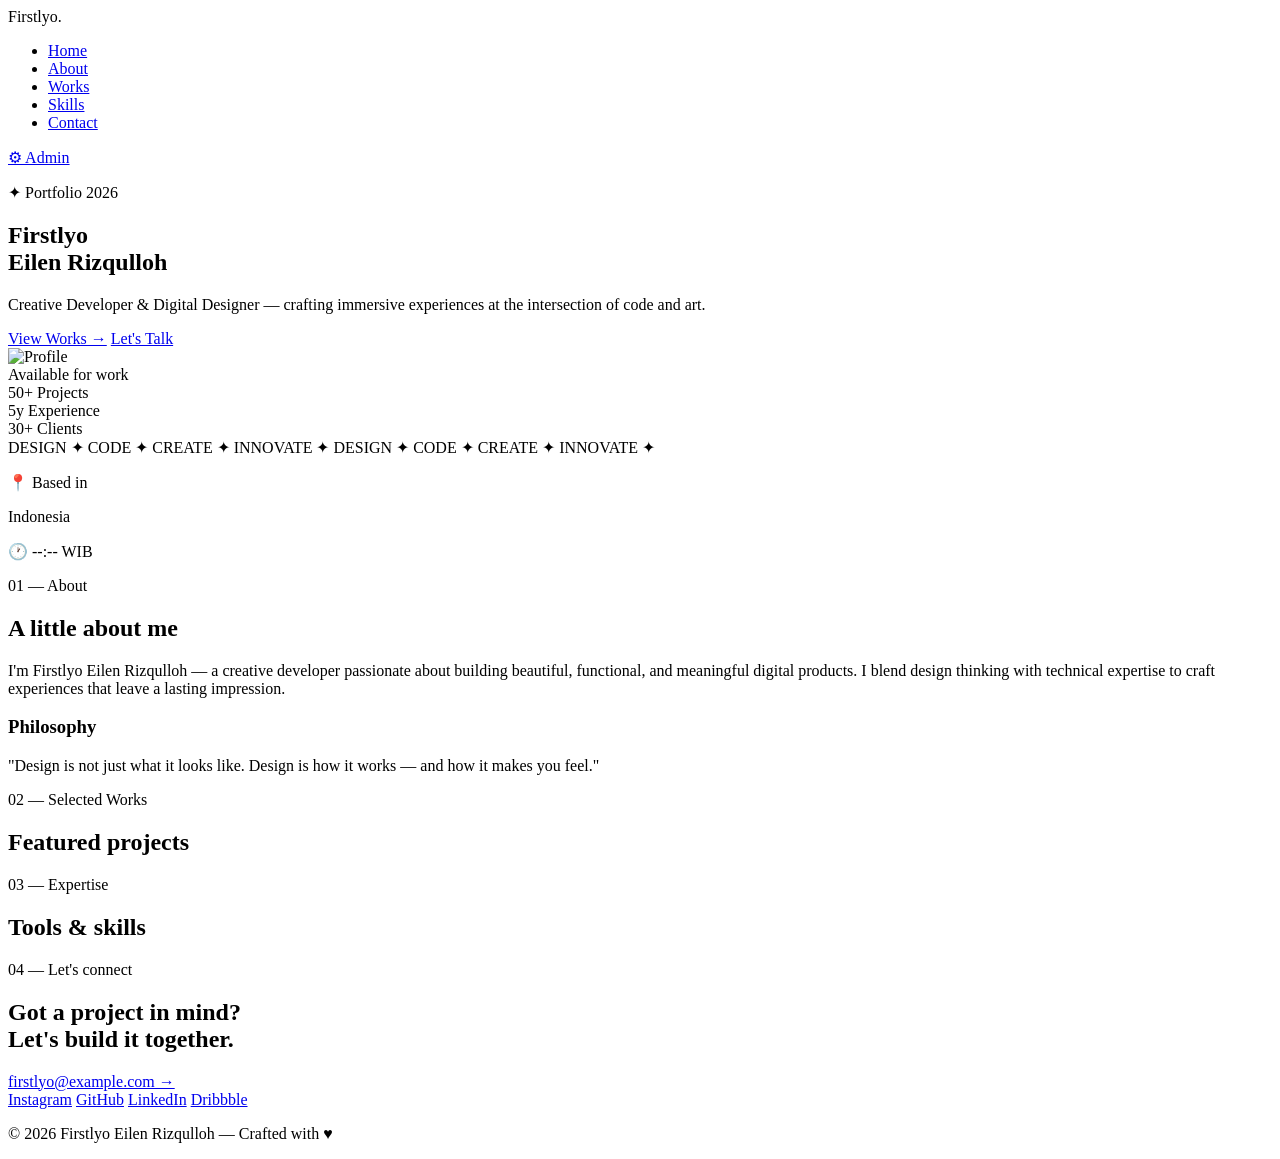
==== index.html @ 48739bbe "Create index.html" ====
<!DOCTYPE html>
<html lang="id">
<head>
<meta charset="UTF-8" />
<meta name="viewport" content="width=device-width, initial-scale=1.0"/>
<title>Firstlyo Eilen Rizqulloh — Portfolio 2026</title>
<link rel="stylesheet" href="style.css" />
<link href="https://fonts.googleapis.com/css2?family=Space+Grotesk:wght@300;400;500;600;700&family=Instrument+Serif:ital@0;1&display=swap" rel="stylesheet">
</head>
<body>

<!-- Aurora Background -->
<div class="aurora"></div>
<div class="noise"></div>

<!-- Custom Cursor -->
<div class="cursor"></div>
<div class="cursor-follow"></div>

<!-- Navbar -->
<nav class="navbar">
  <div class="logo">
    <span class="logo-dot"></span>
    <span>Firstlyo.</span>
  </div>
  <ul class="nav-links">
    <li><a href="#home">Home</a></li>
    <li><a href="#about">About</a></li>
    <li><a href="#works">Works</a></li>
    <li><a href="#skills">Skills</a></li>
    <li><a href="#contact">Contact</a></li>
  </ul>
  <a href="admin.html" class="btn-admin">⚙ Admin</a>
</nav>

<!-- HERO BENTO -->
<section id="home" class="hero">
  <div class="hero-grid">
    <div class="bento bento-main">
      <p class="tag">✦ Portfolio 2026</p>
      <h1 class="hero-title">
        Firstlyo <br/>
        <span class="italic">Eilen</span> Rizqulloh
      </h1>
      <p class="hero-sub">Creative Developer & Digital Designer — crafting immersive experiences at the intersection of code and art.</p>
      <div class="hero-cta">
        <a href="#works" class="btn btn-primary">View Works →</a>
        <a href="#contact" class="btn btn-ghost">Let's Talk</a>
      </div>
    </div>

    <div class="bento bento-photo">
      <div class="photo-frame" id="profilePhoto">
        <img src="home.png" alt="Profile" id="profileImg"/>
      </div>
      <div class="photo-info">
        <span class="status-dot"></span> Available for work
      </div>
    </div>

    <div class="bento bento-stats">
      <div class="stat">
        <span class="stat-num">50+</span>
        <span class="stat-label">Projects</span>
      </div>
      <div class="stat">
        <span class="stat-num">5y</span>
        <span class="stat-label">Experience</span>
      </div>
      <div class="stat">
        <span class="stat-num">30+</span>
        <span class="stat-label">Clients</span>
      </div>
    </div>

    <div class="bento bento-marquee">
      <div class="marquee">
        <span>DESIGN ✦ CODE ✦ CREATE ✦ INNOVATE ✦ DESIGN ✦ CODE ✦ CREATE ✦ INNOVATE ✦</span>
      </div>
    </div>

    <div class="bento bento-location">
      <p class="mini-label">📍 Based in</p>
      <p class="big-text">Indonesia</p>
      <p class="mini-label">🕐 <span id="clock">--:--</span> WIB</p>
    </div>
  </div>
</section>

<!-- ABOUT -->
<section id="about" class="section">
  <div class="section-head">
    <span class="section-tag">01 — About</span>
    <h2 class="section-title">A little <span class="italic">about</span> me</h2>
  </div>
  <div class="about-grid">
    <div class="about-card">
      <p id="aboutText">I'm Firstlyo Eilen Rizqulloh — a creative developer passionate about building beautiful, functional, and meaningful digital products. I blend design thinking with technical expertise to craft experiences that leave a lasting impression.</p>
    </div>
    <div class="about-card">
      <h3>Philosophy</h3>
      <p>"Design is not just what it looks like. Design is how it works — and how it makes you feel."</p>
    </div>
  </div>
</section>

<!-- WORKS -->
<section id="works" class="section">
  <div class="section-head">
    <span class="section-tag">02 — Selected Works</span>
    <h2 class="section-title">Featured <span class="italic">projects</span></h2>
  </div>
  <div class="works-grid" id="worksGrid">
    <!-- Projects akan di-render oleh JS -->
  </div>
</section>

<!-- SKILLS -->
<section id="skills" class="section">
  <div class="section-head">
    <span class="section-tag">03 — Expertise</span>
    <h2 class="section-title">Tools & <span class="italic">skills</span></h2>
  </div>
  <div class="skills-grid" id="skillsGrid"></div>
</section>

<!-- CONTACT -->
<section id="contact" class="section">
  <div class="contact-card">
    <span class="section-tag">04 — Let's connect</span>
    <h2 class="contact-title">Got a project in mind? <br/><span class="italic">Let's build it together.</span></h2>
    <a href="mailto:firstlyo@example.com" class="btn btn-primary btn-lg">firstlyo@example.com →</a>
    <div class="socials">
      <a href="#">Instagram</a>
      <a href="#">GitHub</a>
      <a href="#">LinkedIn</a>
      <a href="#">Dribbble</a>
    </div>
  </div>
</section>

<footer>
  <p>© 2026 Firstlyo Eilen Rizqulloh — Crafted with ♥</p>
</footer>

<script src="app.js"></script>
</body>
          </html>
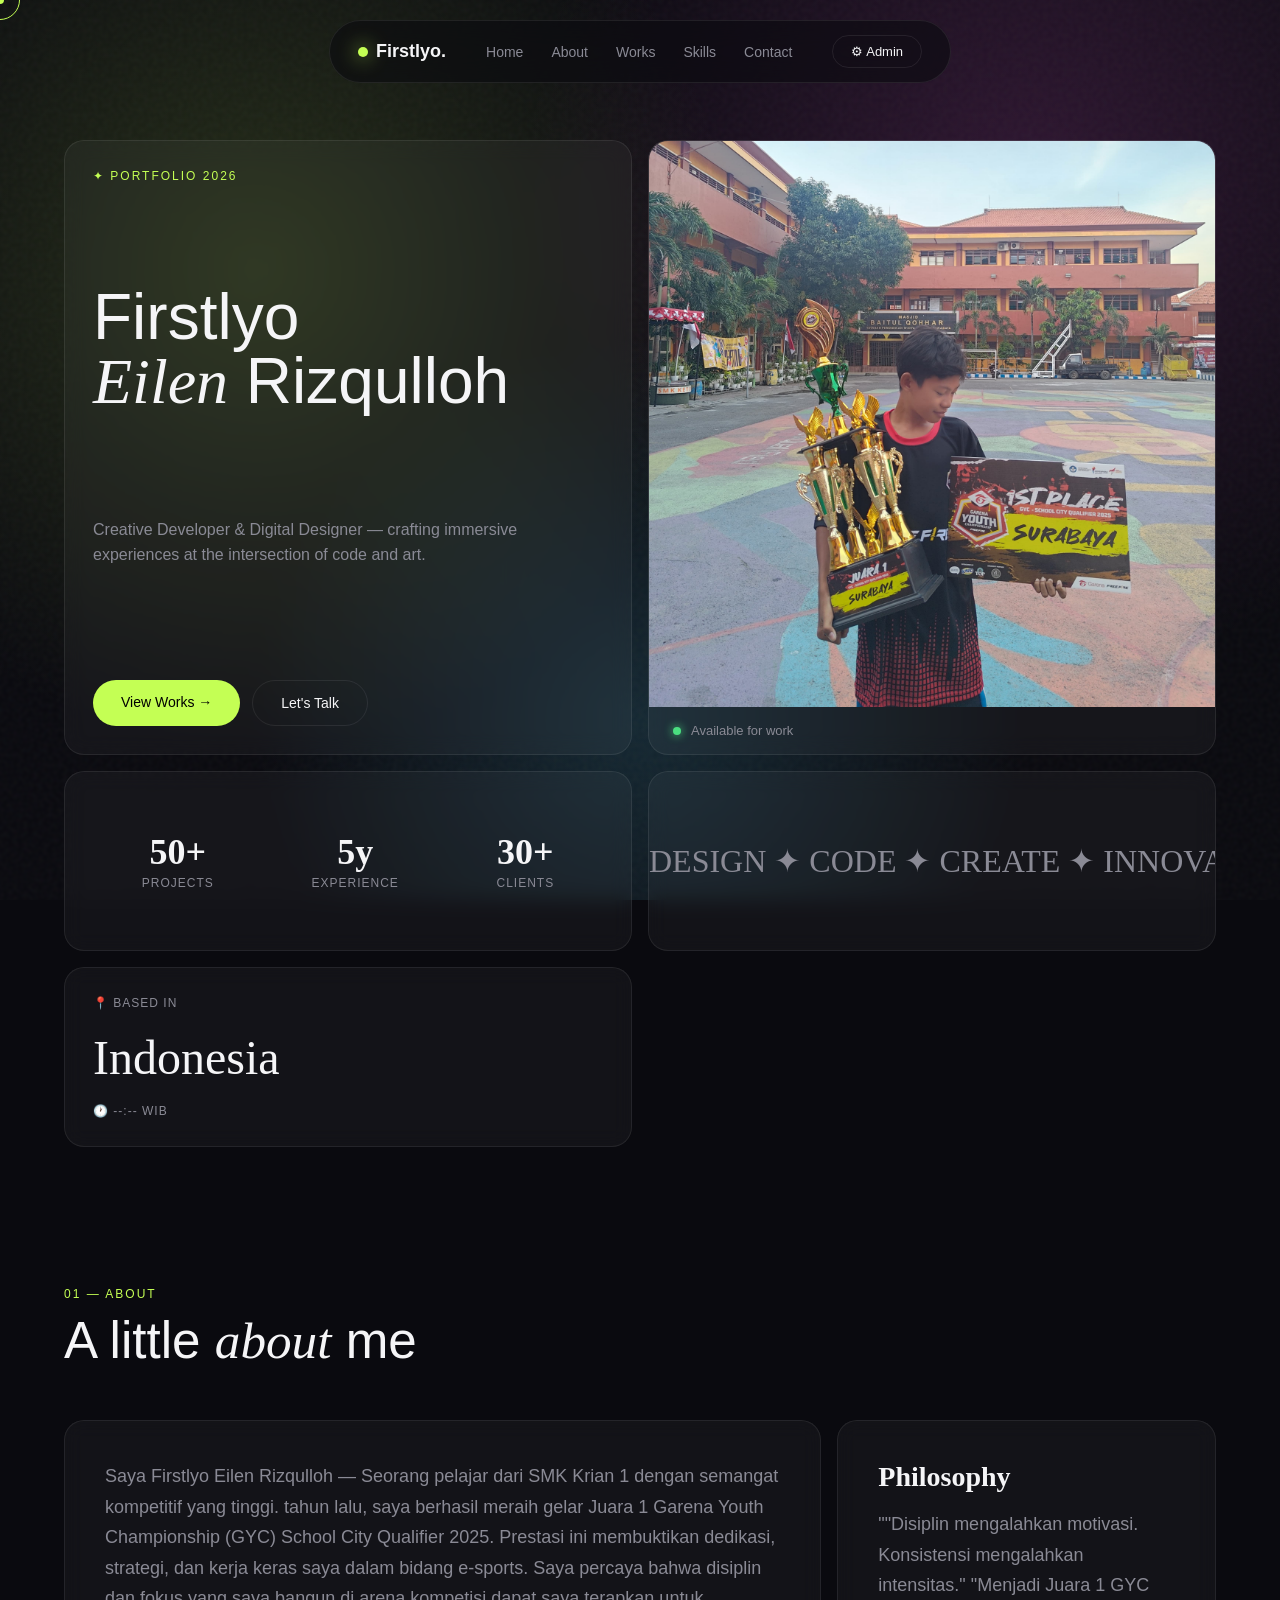
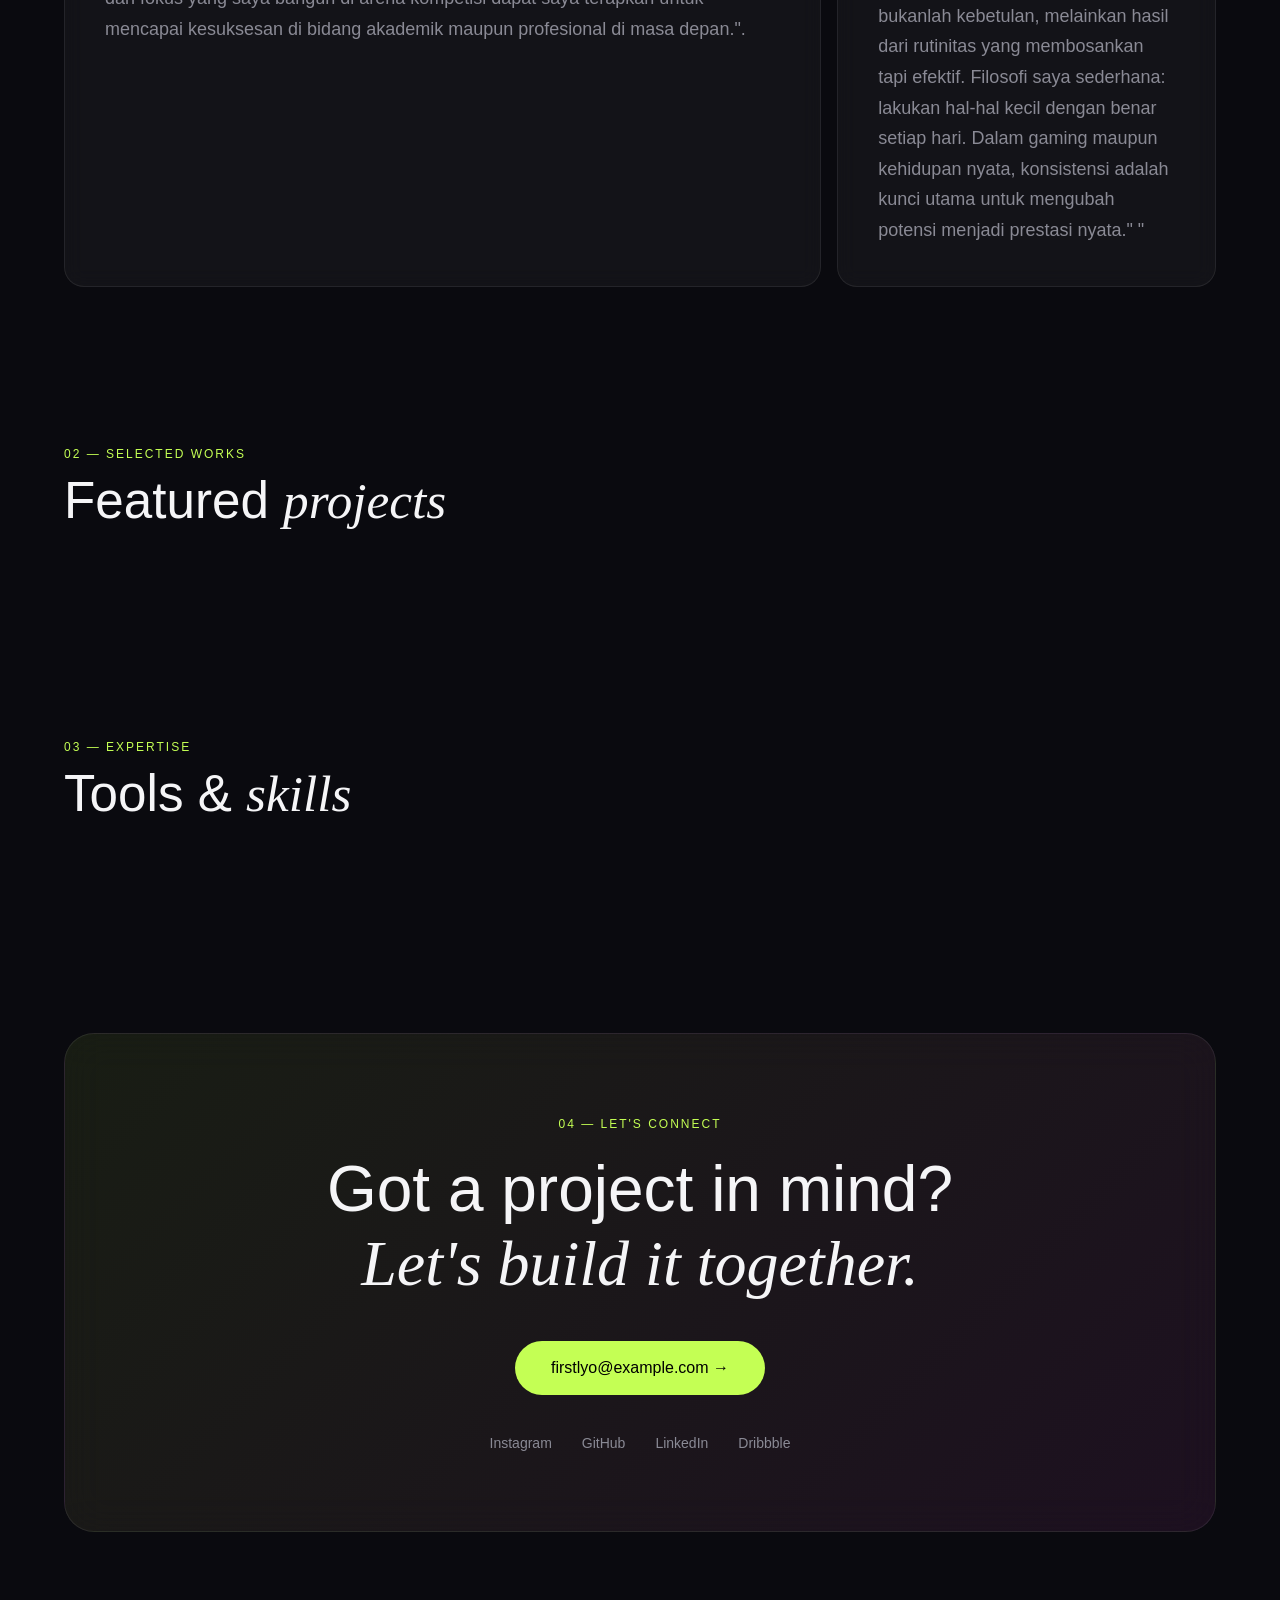
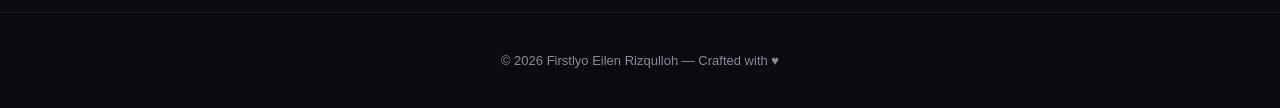
==== commit 49fefcad: "Create index.html" ====
--- a/index.html
+++ b/index.html
@@ -95,11 +95,14 @@
   </div>
   <div class="about-grid">
     <div class="about-card">
-      <p id="aboutText">I'm Firstlyo Eilen Rizqulloh — a creative developer passionate about building beautiful, functional, and meaningful digital products. I blend design thinking with technical expertise to craft experiences that leave a lasting impression.</p>
+      <p id="aboutText"> Saya Firstlyo Eilen Rizqulloh — Seorang pelajar dari SMK Krian 1 dengan semangat kompetitif yang tinggi. tahun lalu, saya berhasil meraih gelar Juara 1 Garena Youth Championship (GYC) School City Qualifier 2025. Prestasi ini membuktikan dedikasi, strategi, dan kerja keras saya dalam bidang e-sports. Saya percaya bahwa disiplin dan fokus yang saya bangun di arena kompetisi dapat saya terapkan untuk mencapai kesuksesan di bidang akademik maupun profesional di masa depan.".</p>
     </div>
     <div class="about-card">
       <h3>Philosophy</h3>
-      <p>"Design is not just what it looks like. Design is how it works — and how it makes you feel."</p>
+      <p>""Disiplin mengalahkan motivasi. Konsistensi mengalahkan intensitas."
+
+"Menjadi Juara 1 GYC bukanlah kebetulan, melainkan hasil dari rutinitas yang membosankan tapi efektif. Filosofi saya sederhana: lakukan hal-hal kecil dengan benar setiap hari. Dalam gaming maupun kehidupan nyata, konsistensi adalah kunci utama untuk mengubah potensi menjadi prestasi nyata."
+"</p>
     </div>
   </div>
 </section>
@@ -145,4 +148,4 @@
 
 <script src="app.js"></script>
 </body>
-          </html>
+</html>
--- a/style.css
+++ b/style.css
@@ -0,0 +1,290 @@
+/* ============ RESET & BASE ============ */
+*{margin:0;padding:0;box-sizing:border-box}
+:root{
+  --bg:#0a0a0f;
+  --bg-2:#12121a;
+  --card:rgba(255,255,255,0.04);
+  --border:rgba(255,255,255,0.08);
+  --text:#f5f5f7;
+  --muted:#8a8a95;
+  --accent:#c4ff54;
+  --accent-2:#ff5cf4;
+  --accent-3:#54d4ff;
+  --radius:20px;
+}
+html{scroll-behavior:smooth}
+body{
+  font-family:'Space Grotesk',sans-serif;
+  background:var(--bg);
+  color:var(--text);
+  overflow-x:hidden;
+  cursor:none;
+}
+.italic{font-family:'Instrument Serif',serif;font-style:italic;font-weight:400}
+a{color:inherit;text-decoration:none}
+img{max-width:100%;display:block}
+
+/* ============ AURORA BG ============ */
+.aurora{
+  position:fixed;inset:0;z-index:-2;
+  background:
+    radial-gradient(circle at 20% 30%, rgba(196,255,84,0.15), transparent 40%),
+    radial-gradient(circle at 80% 20%, rgba(255,92,244,0.15), transparent 40%),
+    radial-gradient(circle at 50% 80%, rgba(84,212,255,0.15), transparent 40%),
+    var(--bg);
+  animation:aurora 15s ease-in-out infinite;
+}
+@keyframes aurora{
+  0%,100%{filter:hue-rotate(0deg)}
+  50%{filter:hue-rotate(40deg)}
+}
+.noise{
+  position:fixed;inset:0;z-index:-1;pointer-events:none;opacity:0.04;
+  background-image:url("data:image/svg+xml,%3Csvg viewBox='0 0 200 200' xmlns='http://www.w3.org/2000/svg'%3E%3Cfilter id='n'%3E%3CfeTurbulence type='fractalNoise' baseFrequency='0.9'/%3E%3C/filter%3E%3Crect width='100%25' height='100%25' filter='url(%23n)'/%3E%3C/svg%3E");
+}
+
+/* ============ CURSOR ============ */
+.cursor{
+  position:fixed;width:8px;height:8px;border-radius:50%;
+  background:var(--accent);pointer-events:none;z-index:9999;
+  transform:translate(-50%,-50%);transition:transform .15s;
+}
+.cursor-follow{
+  position:fixed;width:40px;height:40px;border-radius:50%;
+  border:1px solid var(--accent);pointer-events:none;z-index:9998;
+  transform:translate(-50%,-50%);transition:all .3s ease;
+}
+a:hover ~ .cursor-follow,.btn:hover ~ .cursor-follow{width:60px;height:60px;background:rgba(196,255,84,0.1)}
+
+/* ============ NAVBAR ============ */
+.navbar{
+  position:fixed;top:20px;left:50%;transform:translateX(-50%);
+  display:flex;align-items:center;gap:40px;
+  padding:14px 28px;background:rgba(10,10,15,0.6);
+  backdrop-filter:blur(20px);border:1px solid var(--border);
+  border-radius:100px;z-index:100;
+}
+.logo{display:flex;align-items:center;gap:8px;font-weight:600;font-size:18px}
+.logo-dot{width:10px;height:10px;border-radius:50%;background:var(--accent);box-shadow:0 0 20px var(--accent)}
+.nav-links{display:flex;gap:28px;list-style:none}
+.nav-links a{font-size:14px;color:var(--muted);transition:color .3s}
+.nav-links a:hover{color:var(--text)}
+.btn-admin{
+  padding:8px 18px;border:1px solid var(--border);border-radius:100px;
+  font-size:13px;transition:all .3s;
+}
+.btn-admin:hover{background:var(--accent);color:#000;border-color:var(--accent)}
+
+/* ============ BUTTONS ============ */
+.btn{
+  display:inline-block;padding:14px 28px;border-radius:100px;
+  font-weight:500;font-size:14px;transition:all .3s;cursor:none;border:none;
+}
+.btn-primary{background:var(--accent);color:#000}
+.btn-primary:hover{transform:translateY(-2px);box-shadow:0 10px 30px rgba(196,255,84,0.3)}
+.btn-ghost{background:transparent;color:var(--text);border:1px solid var(--border)}
+.btn-ghost:hover{border-color:var(--accent);color:var(--accent)}
+.btn-lg{padding:18px 36px;font-size:16px}
+
+/* ============ HERO BENTO ============ */
+.hero{padding:140px 5vw 60px}
+.hero-grid{
+  display:grid;
+  grid-template-columns:repeat(4,1fr);
+  grid-auto-rows:minmax(180px,auto);
+  gap:16px;
+}
+.bento{
+  background:var(--card);border:1px solid var(--border);
+  border-radius:var(--radius);padding:28px;
+  backdrop-filter:blur(10px);
+  transition:transform .4s, border-color .4s;
+  position:relative;overflow:hidden;
+}
+.bento:hover{border-color:rgba(196,255,84,0.3);transform:translateY(-4px)}
+
+.bento-main{grid-column:span 2;grid-row:span 2;display:flex;flex-direction:column;justify-content:space-between}
+.tag{font-size:12px;color:var(--accent);letter-spacing:2px;text-transform:uppercase}
+.hero-title{font-size:clamp(40px,5vw,72px);line-height:1;font-weight:500;margin:20px 0}
+.hero-sub{color:var(--muted);font-size:16px;line-height:1.6;max-width:500px;margin-bottom:30px}
+.hero-cta{display:flex;gap:12px}
+
+.bento-photo{grid-column:span 2;grid-row:span 2;padding:0;overflow:hidden;display:flex;flex-direction:column}
+.photo-frame{flex:1;overflow:hidden;position:relative}
+.photo-frame img{width:100%;height:100%;object-fit:cover;transition:transform .6s}
+.bento-photo:hover .photo-frame img{transform:scale(1.05)}
+.photo-info{padding:16px 24px;display:flex;align-items:center;gap:10px;font-size:13px;color:var(--muted)}
+.status-dot{width:8px;height:8px;border-radius:50%;background:#4ade80;box-shadow:0 0 10px #4ade80;animation:pulse 2s infinite}
+@keyframes pulse{0%,100%{opacity:1}50%{opacity:.5}}
+
+.bento-stats{grid-column:span 2;display:flex;justify-content:space-around;align-items:center}
+.stat{text-align:center}
+.stat-num{display:block;font-size:36px;font-weight:600;font-family:'Instrument Serif',serif}
+.stat-label{font-size:12px;color:var(--muted);text-transform:uppercase;letter-spacing:1px}
+
+.bento-marquee{grid-column:span 2;overflow:hidden;padding:0;display:flex;align-items:center}
+.marquee{display:flex;white-space:nowrap;animation:scroll 20s linear infinite;font-family:'Instrument Serif',serif;font-size:32px;color:var(--muted)}
+@keyframes scroll{from{transform:translateX(0)}to{transform:translateX(-50%)}}
+
+.bento-location{grid-column:span 2;display:flex;flex-direction:column;justify-content:space-between}
+.mini-label{font-size:12px;color:var(--muted);text-transform:uppercase;letter-spacing:1px}
+.big-text{font-family:'Instrument Serif',serif;font-size:48px}
+
+/* ============ SECTIONS ============ */
+.section{padding:80px 5vw}
+.section-head{margin-bottom:50px;display:flex;flex-direction:column;gap:10px}
+.section-tag{font-size:12px;color:var(--accent);letter-spacing:2px;text-transform:uppercase}
+.section-title{font-size:clamp(32px,4vw,56px);font-weight:500}
+
+/* ABOUT */
+.about-grid{display:grid;grid-template-columns:2fr 1fr;gap:16px}
+.about-card{background:var(--card);border:1px solid var(--border);border-radius:var(--radius);padding:40px;backdrop-filter:blur(10px)}
+.about-card p{font-size:18px;line-height:1.7;color:var(--muted)}
+.about-card h3{font-family:'Instrument Serif',serif;font-size:28px;margin-bottom:16px}
+
+/* WORKS */
+.works-grid{display:grid;grid-template-columns:repeat(auto-fill,minmax(320px,1fr));gap:20px}
+.work-card{
+  background:var(--card);border:1px solid var(--border);border-radius:var(--radius);
+  overflow:hidden;transition:all .4s;cursor:none;
+}
+.work-card:hover{transform:translateY(-8px);border-color:rgba(196,255,84,0.3)}
+.work-img{aspect-ratio:4/3;overflow:hidden}
+.work-img img{width:100%;height:100%;object-fit:cover;transition:transform .6s}
+.work-card:hover .work-img img{transform:scale(1.08)}
+.work-info{padding:20px}
+.work-cat{font-size:11px;color:var(--accent);letter-spacing:2px;text-transform:uppercase}
+.work-title{font-size:20px;margin:8px 0;font-weight:500}
+.work-desc{font-size:14px;color:var(--muted);line-height:1.5}
+
+/* SKILLS */
+.skills-grid{display:grid;grid-template-columns:repeat(auto-fill,minmax(200px,1fr));gap:16px}
+.skill-card{
+  background:var(--card);border:1px solid var(--border);border-radius:var(--radius);
+  padding:24px;backdrop-filter:blur(10px);transition:all .3s;
+}
+.skill-card:hover{border-color:var(--accent);transform:translateY(-4px)}
+.skill-icon{font-size:32px;margin-bottom:12px}
+.skill-name{font-weight:500;margin-bottom:12px}
+.skill-bar{height:4px;background:rgba(255,255,255,0.1);border-radius:10px;overflow:hidden}
+.skill-bar-fill{height:100%;background:linear-gradient(90deg,var(--accent),var(--accent-3));border-radius:10px;transition:width 1s}
+
+/* CONTACT */
+.contact-card{
+  background:linear-gradient(135deg,rgba(196,255,84,0.08),rgba(255,92,244,0.08));
+  border:1px solid var(--border);border-radius:30px;padding:80px 40px;
+  text-align:center;backdrop-filter:blur(20px);
+}
+.contact-title{font-size:clamp(32px,5vw,64px);font-weight:500;margin:20px 0 40px}
+.socials{display:flex;gap:30px;justify-content:center;margin-top:40px;flex-wrap:wrap}
+.socials a{color:var(--muted);font-size:14px;transition:color .3s}
+.socials a:hover{color:var(--accent)}
+
+footer{text-align:center;padding:40px;color:var(--muted);font-size:13px;border-top:1px solid var(--border)}
+
+/* ============ ADMIN ============ */
+.admin-body{cursor:auto;background:var(--bg-2);min-height:100vh}
+.login-screen{min-height:100vh;display:flex;align-items:center;justify-content:center;padding:20px}
+.login-card{
+  background:var(--card);border:1px solid var(--border);border-radius:var(--radius);
+  padding:50px;width:100%;max-width:400px;backdrop-filter:blur(20px);
+}
+.login-card h2{font-family:'Instrument Serif',serif;font-size:32px;margin:20px 0}
+.hint{font-size:12px;color:var(--muted);margin-bottom:20px}
+.hint code{background:rgba(196,255,84,0.1);color:var(--accent);padding:2px 8px;border-radius:4px}
+.login-card input{
+  width:100%;padding:14px;background:rgba(255,255,255,0.05);
+  border:1px solid var(--border);border-radius:12px;color:var(--text);
+  margin-bottom:16px;font-family:inherit;font-size:14px;
+}
+.login-card .btn{width:100%;cursor:pointer}
+.back-link{display:block;text-align:center;margin-top:20px;color:var(--muted);font-size:13px}
+
+.dashboard{display:grid;grid-template-columns:260px 1fr;min-height:100vh}
+.sidebar{
+  background:var(--bg);border-right:1px solid var(--border);
+  padding:30px 20px;display:flex;flex-direction:column;gap:20px;
+  position:sticky;top:0;height:100vh;
+}
+.sidebar nav{display:flex;flex-direction:column;gap:6px;flex:1}
+.nav-item{
+  padding:12px 16px;border-radius:12px;color:var(--muted);
+  transition:all .3s;font-size:14px;
+}
+.nav-item:hover{background:rgba(255,255,255,0.05);color:var(--text)}
+.nav-item.active{background:rgba(196,255,84,0.1);color:var(--accent)}
+
+.main-content{padding:40px;overflow-y:auto}
+.main-content h2{font-family:'Instrument Serif',serif;font-size:36px;margin-bottom:30px}
+.tab-content{display:none}
+.tab-content.active{display:block;animation:fadeIn .4s}
+@keyframes fadeIn{from{opacity:0;transform:translateY(10px)}to{opacity:1;transform:none}}
+
+.tab-header{display:flex;justify-content:space-between;align-items:center;margin-bottom:30px}
+.tab-header .btn{cursor:pointer}
+
+.form-group{margin-bottom:20px}
+.form-group label{display:block;font-size:13px;color:var(--muted);margin-bottom:8px;text-transform:uppercase;letter-spacing:1px}
+.form-group input,.form-group textarea,.form-group select{
+  width:100%;padding:14px;background:rgba(255,255,255,0.05);
+  border:1px solid var(--border);border-radius:12px;color:var(--text);
+  font-family:inherit;font-size:14px;resize:vertical;
+}
+.form-group input:focus,.form-group textarea:focus{outline:none;border-color:var(--accent)}
+.form-group .btn{cursor:pointer;margin-top:10px}
+
+.upload-box{
+  border:2px dashed var(--border);border-radius:12px;padding:20px;
+  text-align:center;position:relative;cursor:pointer;transition:border-color .3s;
+}
+.upload-box:hover{border-color:var(--accent)}
+.upload-box img{max-height:200px;margin:0 auto 10px;border-radius:8px}
+.upload-box input[type=file]{
+  position:absolute;inset:0;opacity:0;cursor:pointer;
+}
+
+.table-wrap{background:var(--card);border:1px solid var(--border);border-radius:var(--radius);overflow:hidden}
+table{width:100%;border-collapse:collapse}
+th,td{padding:16px;text-align:left;border-bottom:1px solid var(--border)}
+th{background:rgba(255,255,255,0.03);font-size:12px;text-transform:uppercase;letter-spacing:1px;color:var(--muted)}
+td img{width:60px;height:40px;object-fit:cover;border-radius:6px}
+td .actions{display:flex;gap:8px}
+td button{
+  padding:6px 12px;border-radius:8px;border:1px solid var(--border);
+  background:transparent;color:var(--text);cursor:pointer;font-size:12px;
+  transition:all .3s;
+}
+td button.edit:hover{background:var(--accent);color:#000;border-color:var(--accent)}
+td button.del:hover{background:#ff4757;color:#fff;border-color:#ff4757}
+
+.modal{
+  position:fixed;inset:0;background:rgba(0,0,0,0.7);backdrop-filter:blur(10px);
+  display:none;align-items:center;justify-content:center;z-index:1000;padding:20px;
+}
+.modal.show{display:flex}
+.modal-card{
+  background:var(--bg-2);border:1px solid var(--border);border-radius:var(--radius);
+  padding:30px;width:100%;max-width:500px;max-height:90vh;overflow-y:auto;
+}
+.modal-head{display:flex;justify-content:space-between;align-items:center;margin-bottom:20px}
+.modal-head h3{font-family:'Instrument Serif',serif;font-size:24px}
+.modal-head button{
+  background:none;border:none;color:var(--text);font-size:24px;cursor:pointer;
+}
+
+hr{border:none;border-top:1px solid var(--border);margin:30px 0}
+
+/* ============ RESPONSIVE ============ */
+@media(max-width:900px){
+  body{cursor:auto}
+  .cursor,.cursor-follow{display:none}
+  .navbar{gap:15px;padding:10px 18px}
+  .nav-links{display:none}
+  .hero-grid{grid-template-columns:1fr;grid-auto-rows:auto}
+  .bento-main,.bento-photo,.bento-stats,.bento-marquee,.bento-location{grid-column:span 1;grid-row:auto}
+  .bento-photo{aspect-ratio:4/3}
+  .about-grid{grid-template-columns:1fr}
+  .dashboard{grid-template-columns:1fr}
+  .sidebar{position:relative;height:auto;flex-direction:row;overflow-x:auto}
+  .sidebar nav{flex-direction:row}
+}
